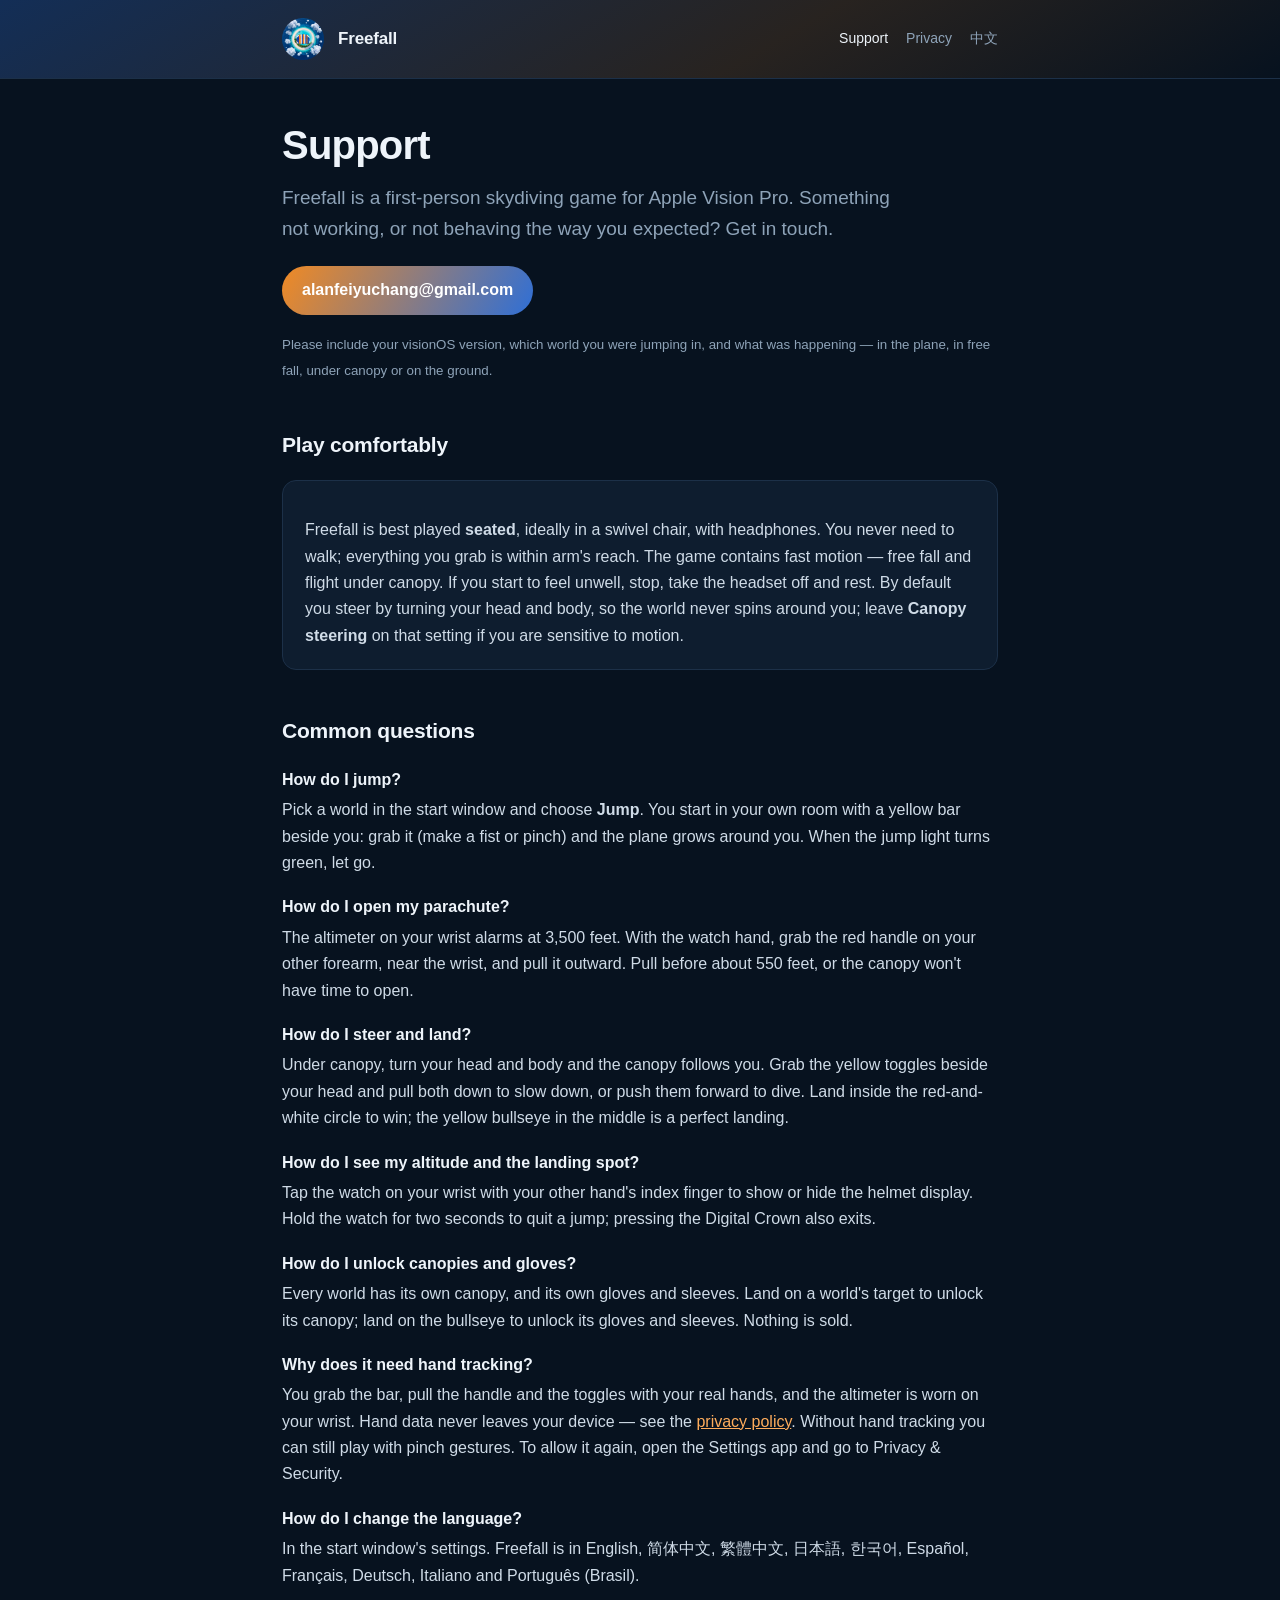
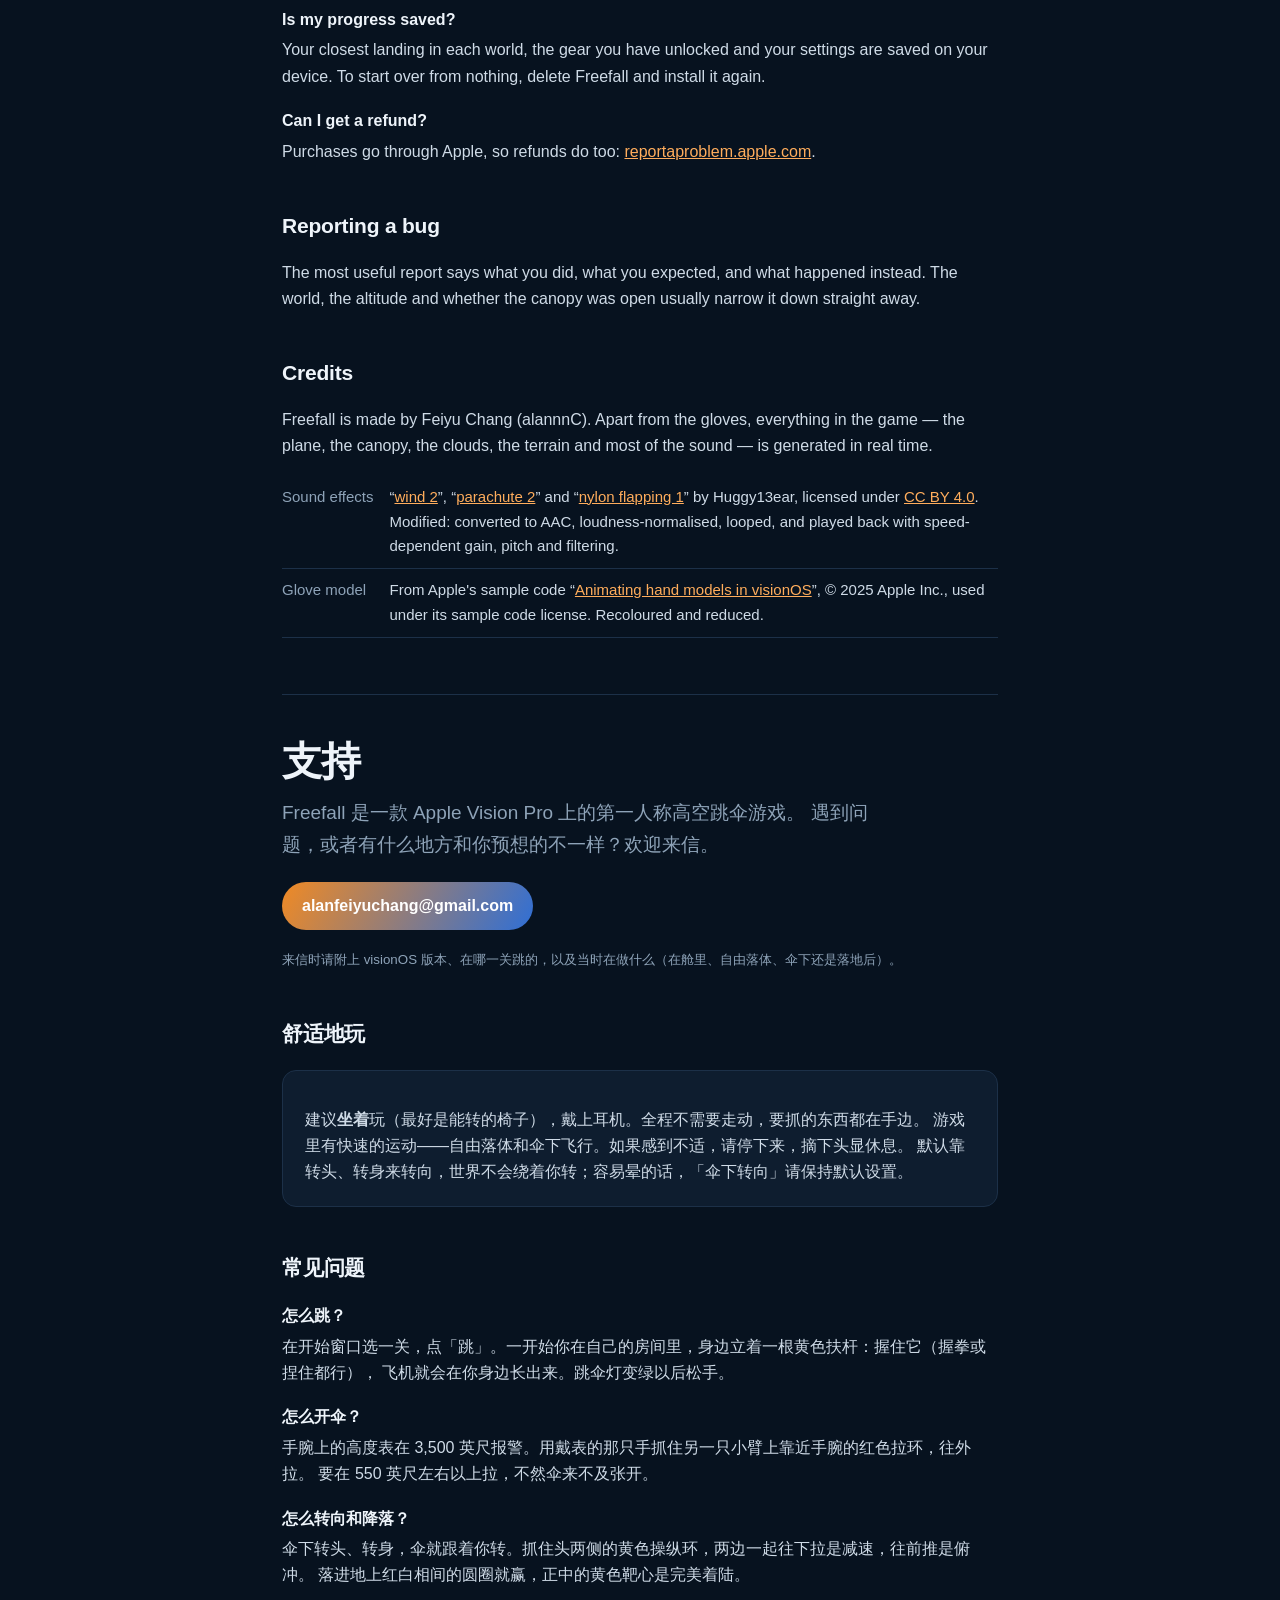
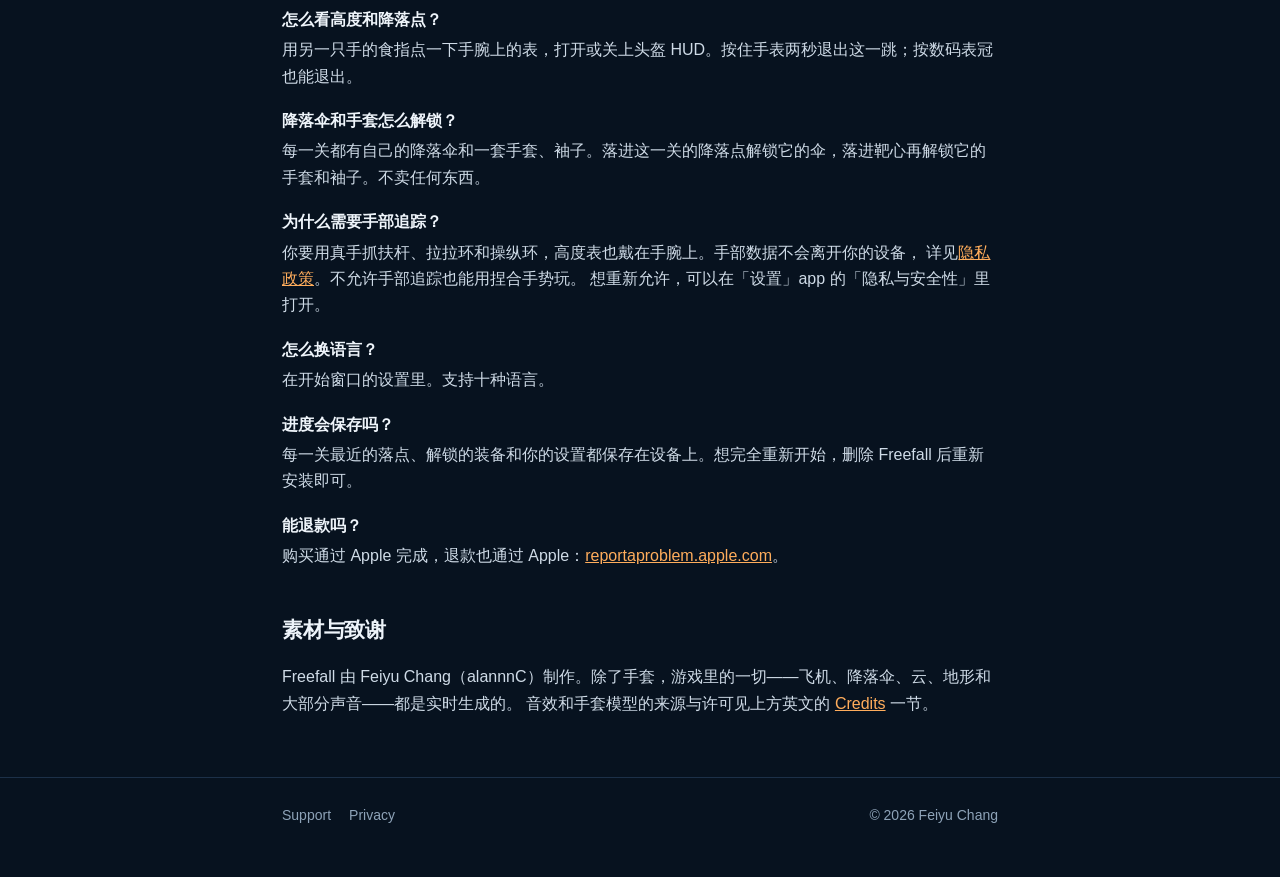
==== index.html @ 08e38337 "Freefall 的支持页和隐私政策（中英） Co-Authored-By: Claude Opus 5.5 <noreply@anthropic.com>" ====
<!doctype html>
<html lang="en">
<head>
<meta charset="utf-8">
<meta name="viewport" content="width=device-width, initial-scale=1">
<title>Freefall — Support</title>
<meta name="description" content="Support, answers and credits for Freefall, a first-person skydiving game for Apple Vision Pro.">
<link rel="icon" href="img/icon.jpg">
<link rel="stylesheet" href="style.css">
</head>
<body>

<header class="site"><div class="wrap">
  <img src="img/icon.jpg" alt="">
  <strong>Freefall</strong>
  <nav>
    <a href="./" aria-current="page">Support</a>
    <a href="privacy.html">Privacy</a>
    <a href="#zh" lang="zh-Hans">中文</a>
  </nav>
</div></header>

<main class="wrap">

  <h1>Support</h1>
  <p class="tagline">Freefall is a first-person skydiving game for Apple Vision Pro.
  Something not working, or not behaving the way you expected? Get in touch.</p>
  <p><a class="mail" href="mailto:alanfeiyuchang@gmail.com?subject=Freefall%20support">alanfeiyuchang@gmail.com</a></p>
  <p><small>Please include your visionOS version, which world you were jumping in, and what
  was happening — in the plane, in free fall, under canopy or on the ground.</small></p>

  <h2>Play comfortably</h2>
  <div class="card">
    <p>Freefall is best played <strong>seated</strong>, ideally in a swivel chair, with
    headphones. You never need to walk; everything you grab is within arm's reach. The game
    contains fast motion — free fall and flight under canopy. If you start to feel unwell,
    stop, take the headset off and rest. By default you steer by turning your head and body,
    so the world never spins around you; leave <strong>Canopy steering</strong> on that
    setting if you are sensitive to motion.</p>
  </div>

  <h2>Common questions</h2>

  <dl>
    <dt>How do I jump?</dt>
    <dd>Pick a world in the start window and choose <strong>Jump</strong>. You start in your
    own room with a yellow bar beside you: grab it (make a fist or pinch) and the plane grows
    around you. When the jump light turns green, let go.</dd>

    <dt>How do I open my parachute?</dt>
    <dd>The altimeter on your wrist alarms at 3,500 feet. With the watch hand, grab the red
    handle on your other forearm, near the wrist, and pull it outward. Pull before about 550
    feet, or the canopy won't have time to open.</dd>

    <dt>How do I steer and land?</dt>
    <dd>Under canopy, turn your head and body and the canopy follows you. Grab the yellow
    toggles beside your head and pull both down to slow down, or push them forward to dive.
    Land inside the red-and-white circle to win; the yellow bullseye in the middle is a
    perfect landing.</dd>

    <dt>How do I see my altitude and the landing spot?</dt>
    <dd>Tap the watch on your wrist with your other hand's index finger to show or hide the
    helmet display. Hold the watch for two seconds to quit a jump; pressing the Digital
    Crown also exits.</dd>

    <dt>How do I unlock canopies and gloves?</dt>
    <dd>Every world has its own canopy, and its own gloves and sleeves. Land on a world's
    target to unlock its canopy; land on the bullseye to unlock its gloves and sleeves.
    Nothing is sold.</dd>

    <dt>Why does it need hand tracking?</dt>
    <dd>You grab the bar, pull the handle and the toggles with your real hands, and the
    altimeter is worn on your wrist. Hand data never leaves your device — see the
    <a href="privacy.html">privacy policy</a>. Without hand tracking you can still play with
    pinch gestures. To allow it again, open the Settings app and go to Privacy &amp; Security.</dd>

    <dt>How do I change the language?</dt>
    <dd>In the start window's settings. Freefall is in English, 简体中文, 繁體中文, 日本語,
    한국어, Español, Français, Deutsch, Italiano and Português (Brasil).</dd>

    <dt>Is my progress saved?</dt>
    <dd>Your closest landing in each world, the gear you have unlocked and your settings are
    saved on your device. To start over from nothing, delete Freefall and install it again.</dd>

    <dt>Can I get a refund?</dt>
    <dd>Purchases go through Apple, so refunds do too:
    <a href="https://reportaproblem.apple.com">reportaproblem.apple.com</a>.</dd>
  </dl>

  <h2>Reporting a bug</h2>
  <p>The most useful report says what you did, what you expected, and what happened instead.
  The world, the altitude and whether the canopy was open usually narrow it down straight away.</p>

  <h2 id="credits">Credits</h2>
  <p>Freefall is made by Feiyu Chang (alannnC). Apart from the gloves, everything in the game — the
  plane, the canopy, the clouds, the terrain and most of the sound — is generated in real time.</p>

  <table class="credits">
    <tr>
      <th>Sound effects</th>
      <td>
        “<a href="https://freesound.org/people/Huggy13ear/sounds/138970/">wind 2</a>”,
        “<a href="https://freesound.org/people/Huggy13ear/sounds/138976/">parachute 2</a>” and
        “<a href="https://freesound.org/people/Huggy13ear/sounds/138979/">nylon flapping 1</a>”
        by Huggy13ear, licensed under
        <a href="https://creativecommons.org/licenses/by/4.0/">CC BY 4.0</a>. Modified:
        converted to AAC, loudness-normalised, looped, and played back with speed-dependent
        gain, pitch and filtering.
      </td>
    </tr>
    <tr>
      <th>Glove model</th>
      <td>From Apple's sample code
      “<a href="https://developer.apple.com/documentation/visionos/animating-hand-models-in-visionos">Animating hand models in visionOS</a>”,
      © 2025 Apple Inc., used under its sample code license. Recoloured and reduced.</td>
    </tr>
  </table>

  <hr class="lang">
  <section id="zh" lang="zh-Hans">
    <h1>支持</h1>
    <p class="tagline">Freefall 是一款 Apple Vision Pro 上的第一人称高空跳伞游戏。
    遇到问题，或者有什么地方和你预想的不一样？欢迎来信。</p>
    <p><a class="mail" href="mailto:alanfeiyuchang@gmail.com?subject=Freefall%20support">alanfeiyuchang@gmail.com</a></p>
    <p><small>来信时请附上 visionOS 版本、在哪一关跳的，以及当时在做什么（在舱里、自由落体、伞下还是落地后）。</small></p>

    <h2>舒适地玩</h2>
    <div class="card">
      <p>建议<strong>坐着</strong>玩（最好是能转的椅子），戴上耳机。全程不需要走动，要抓的东西都在手边。
      游戏里有快速的运动——自由落体和伞下飞行。如果感到不适，请停下来，摘下头显休息。
      默认靠转头、转身来转向，世界不会绕着你转；容易晕的话，「伞下转向」请保持默认设置。</p>
    </div>

    <h2>常见问题</h2>
    <dl>
      <dt>怎么跳？</dt>
      <dd>在开始窗口选一关，点「跳」。一开始你在自己的房间里，身边立着一根黄色扶杆：握住它（握拳或捏住都行），
      飞机就会在你身边长出来。跳伞灯变绿以后松手。</dd>

      <dt>怎么开伞？</dt>
      <dd>手腕上的高度表在 3,500 英尺报警。用戴表的那只手抓住另一只小臂上靠近手腕的红色拉环，往外拉。
      要在 550 英尺左右以上拉，不然伞来不及张开。</dd>

      <dt>怎么转向和降落？</dt>
      <dd>伞下转头、转身，伞就跟着你转。抓住头两侧的黄色操纵环，两边一起往下拉是减速，往前推是俯冲。
      落进地上红白相间的圆圈就赢，正中的黄色靶心是完美着陆。</dd>

      <dt>怎么看高度和降落点？</dt>
      <dd>用另一只手的食指点一下手腕上的表，打开或关上头盔 HUD。按住手表两秒退出这一跳；按数码表冠也能退出。</dd>

      <dt>降落伞和手套怎么解锁？</dt>
      <dd>每一关都有自己的降落伞和一套手套、袖子。落进这一关的降落点解锁它的伞，落进靶心再解锁它的手套和袖子。不卖任何东西。</dd>

      <dt>为什么需要手部追踪？</dt>
      <dd>你要用真手抓扶杆、拉拉环和操纵环，高度表也戴在手腕上。手部数据不会离开你的设备，
      详见<a href="privacy.html#zh">隐私政策</a>。不允许手部追踪也能用捏合手势玩。
      想重新允许，可以在「设置」app 的「隐私与安全性」里打开。</dd>

      <dt>怎么换语言？</dt>
      <dd>在开始窗口的设置里。支持十种语言。</dd>

      <dt>进度会保存吗？</dt>
      <dd>每一关最近的落点、解锁的装备和你的设置都保存在设备上。想完全重新开始，删除 Freefall 后重新安装即可。</dd>

      <dt>能退款吗？</dt>
      <dd>购买通过 Apple 完成，退款也通过 Apple：<a href="https://reportaproblem.apple.com">reportaproblem.apple.com</a>。</dd>
    </dl>

    <h2>素材与致谢</h2>
    <p>Freefall 由 Feiyu Chang（alannnC）制作。除了手套，游戏里的一切——飞机、降落伞、云、地形和大部分声音——都是实时生成的。
    音效和手套模型的来源与许可见上方英文的 <a href="#credits">Credits</a> 一节。</p>
  </section>

</main>

<footer class="site"><div class="wrap">
  <a href="./">Support</a>
  <a href="privacy.html">Privacy</a>
  <span class="spacer"></span>
  <span class="muted">© 2026 Feiyu Chang</span>
</div></footer>

</body>
</html>
---- style.css ----
/* Freefall support site — deep-sea blue and canopy orange, one stylesheet, no dependencies. */
:root {
  --bg: #07121f;
  --panel: #0e1d2f;
  --line: #1c3048;
  --fg: #eef4fa;
  --body: #cfdbe7;
  --muted: #8ea3b8;
  --accent: #f08a24;
  --accent2: #2f6fd6;
  --link: #ffad5c;
}
* { box-sizing: border-box; }
body {
  margin: 0; background: var(--bg); color: var(--fg);
  font: 16px/1.65 -apple-system, BlinkMacSystemFont, "Segoe UI", Roboto, Helvetica, Arial,
        "PingFang SC", "Hiragino Sans GB", "Microsoft YaHei", sans-serif;
  -webkit-font-smoothing: antialiased;
}
a { color: var(--link); }
.wrap { max-width: 760px; margin: 0 auto; padding: 0 22px; }

header.site {
  border-bottom: 1px solid var(--line);
  background: linear-gradient(150deg, rgba(47,111,214,.30), rgba(240,138,36,.14) 60%, transparent);
}
header.site .wrap { display: flex; align-items: center; gap: 14px; padding-top: 18px; padding-bottom: 18px; }
header.site img { width: 42px; height: 42px; border-radius: 50%; }
header.site strong { font-size: 17px; letter-spacing: -.01em; }
nav { margin-left: auto; display: flex; gap: 18px; font-size: 14px; }
nav a { color: var(--muted); text-decoration: none; }
nav a:hover, nav a[aria-current] { color: var(--fg); }

h1 { font-size: 40px; line-height: 1.12; margin: 44px 0 14px; letter-spacing: -.02em; }
.tagline { font-size: 19px; color: var(--muted); margin: 0 0 6px; max-width: 32em; }
h2 { font-size: 21px; margin: 44px 0 12px; letter-spacing: -.01em; }
h3 { font-size: 16px; margin: 26px 0 6px; }
p, li { color: var(--body); }
small, .muted { color: var(--muted); }

.card {
  background: var(--panel); border: 1px solid var(--line);
  border-radius: 14px; padding: 20px 22px; margin: 18px 0;
}
.card p:last-child { margin-bottom: 0; }

.mail {
  display: inline-block; margin-top: 6px; padding: 11px 20px; border-radius: 999px;
  background: linear-gradient(120deg, var(--accent), var(--accent2));
  color: #fff; text-decoration: none; font-weight: 600;
}
dl dt { font-weight: 600; margin-top: 18px; }
dl dd { margin: 4px 0 0; color: var(--body); }

table.credits { width: 100%; border-collapse: collapse; font-size: 15px; margin: 8px 0 4px; }
table.credits th, table.credits td { text-align: left; vertical-align: top; padding: 9px 10px 9px 0; border-bottom: 1px solid var(--line); }
table.credits th { color: var(--muted); font-weight: 500; white-space: nowrap; padding-right: 16px; }
table.credits td { color: var(--body); }

hr.lang { border: 0; border-top: 1px solid var(--line); margin: 56px 0 0; }

footer.site { border-top: 1px solid var(--line); margin-top: 60px; padding: 26px 0 50px; font-size: 14px; }
footer.site .wrap { display: flex; gap: 18px; flex-wrap: wrap; }
footer.site a { color: var(--muted); text-decoration: none; }
footer.site a:hover { color: var(--fg); }
footer.site .spacer { flex: 1; }

@media (max-width: 520px) {
  h1 { font-size: 32px; }
  nav { gap: 12px; }
  table.credits th { white-space: normal; }
}
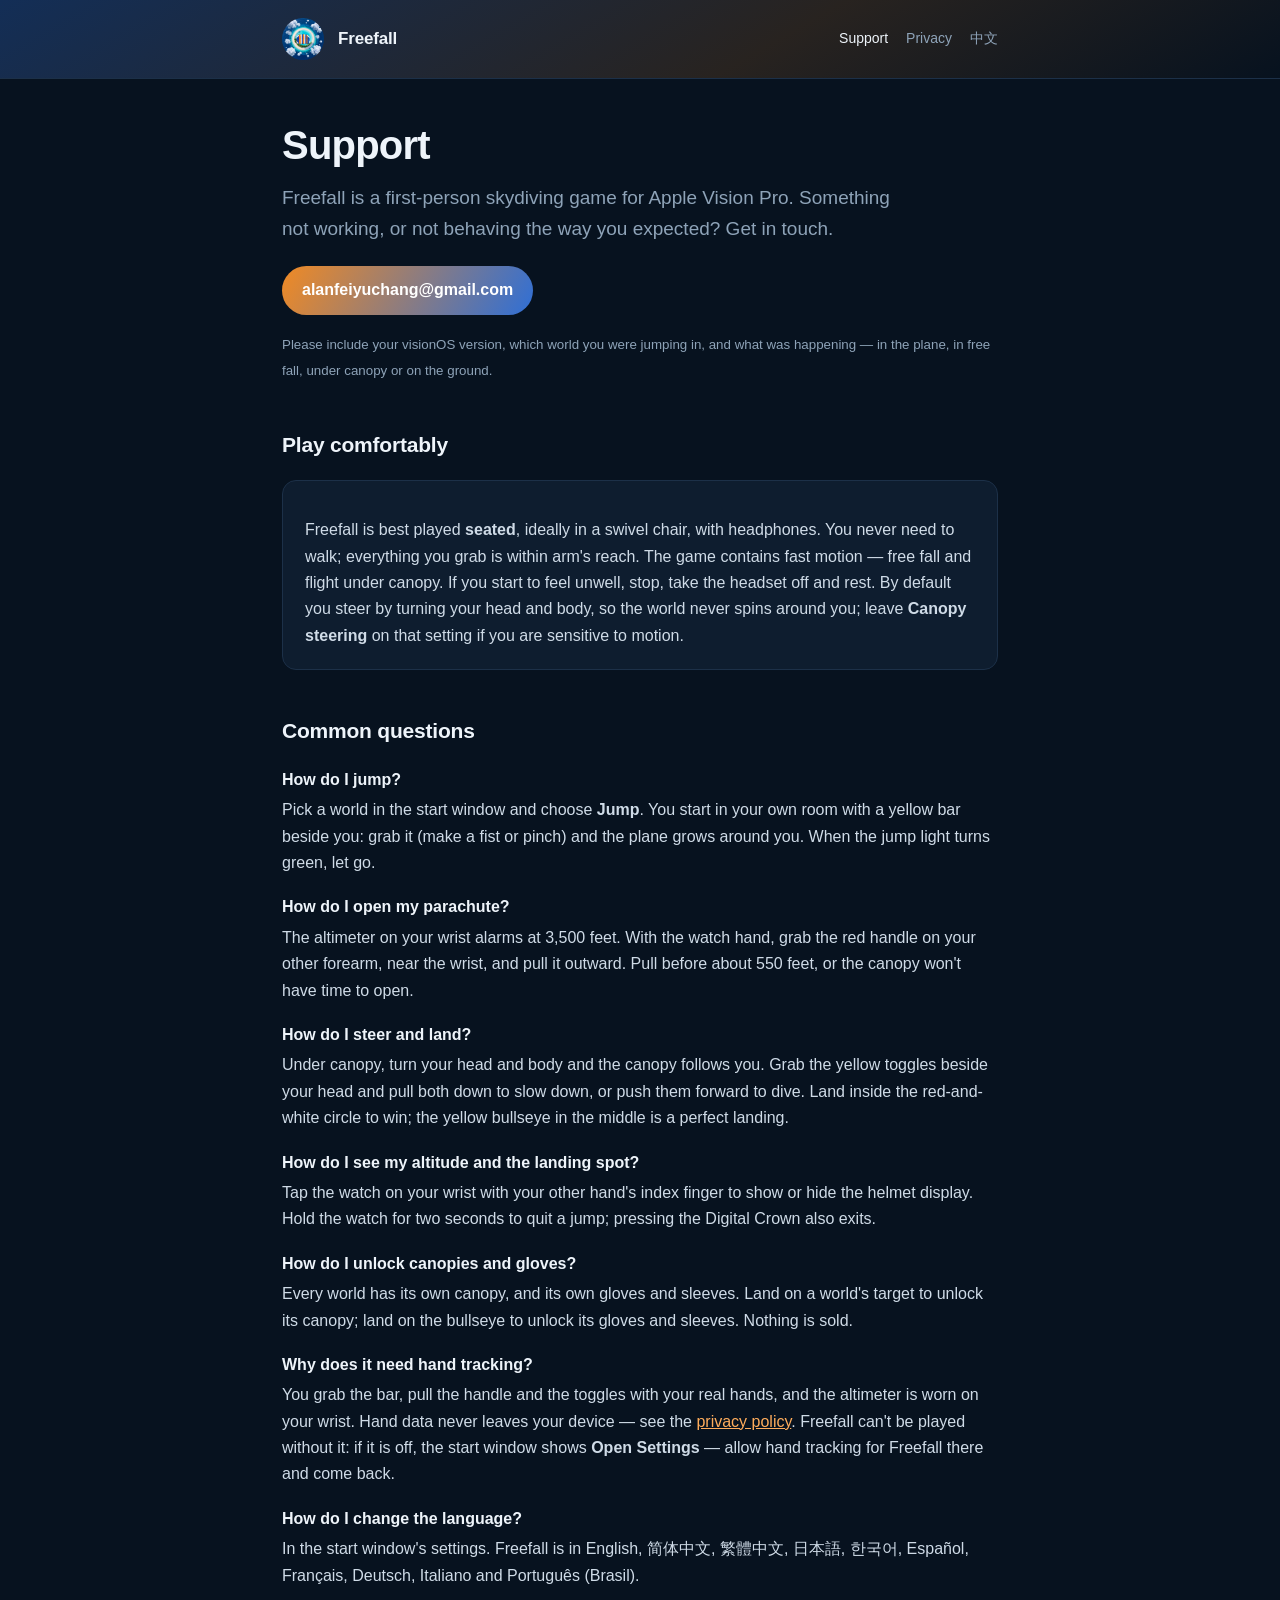
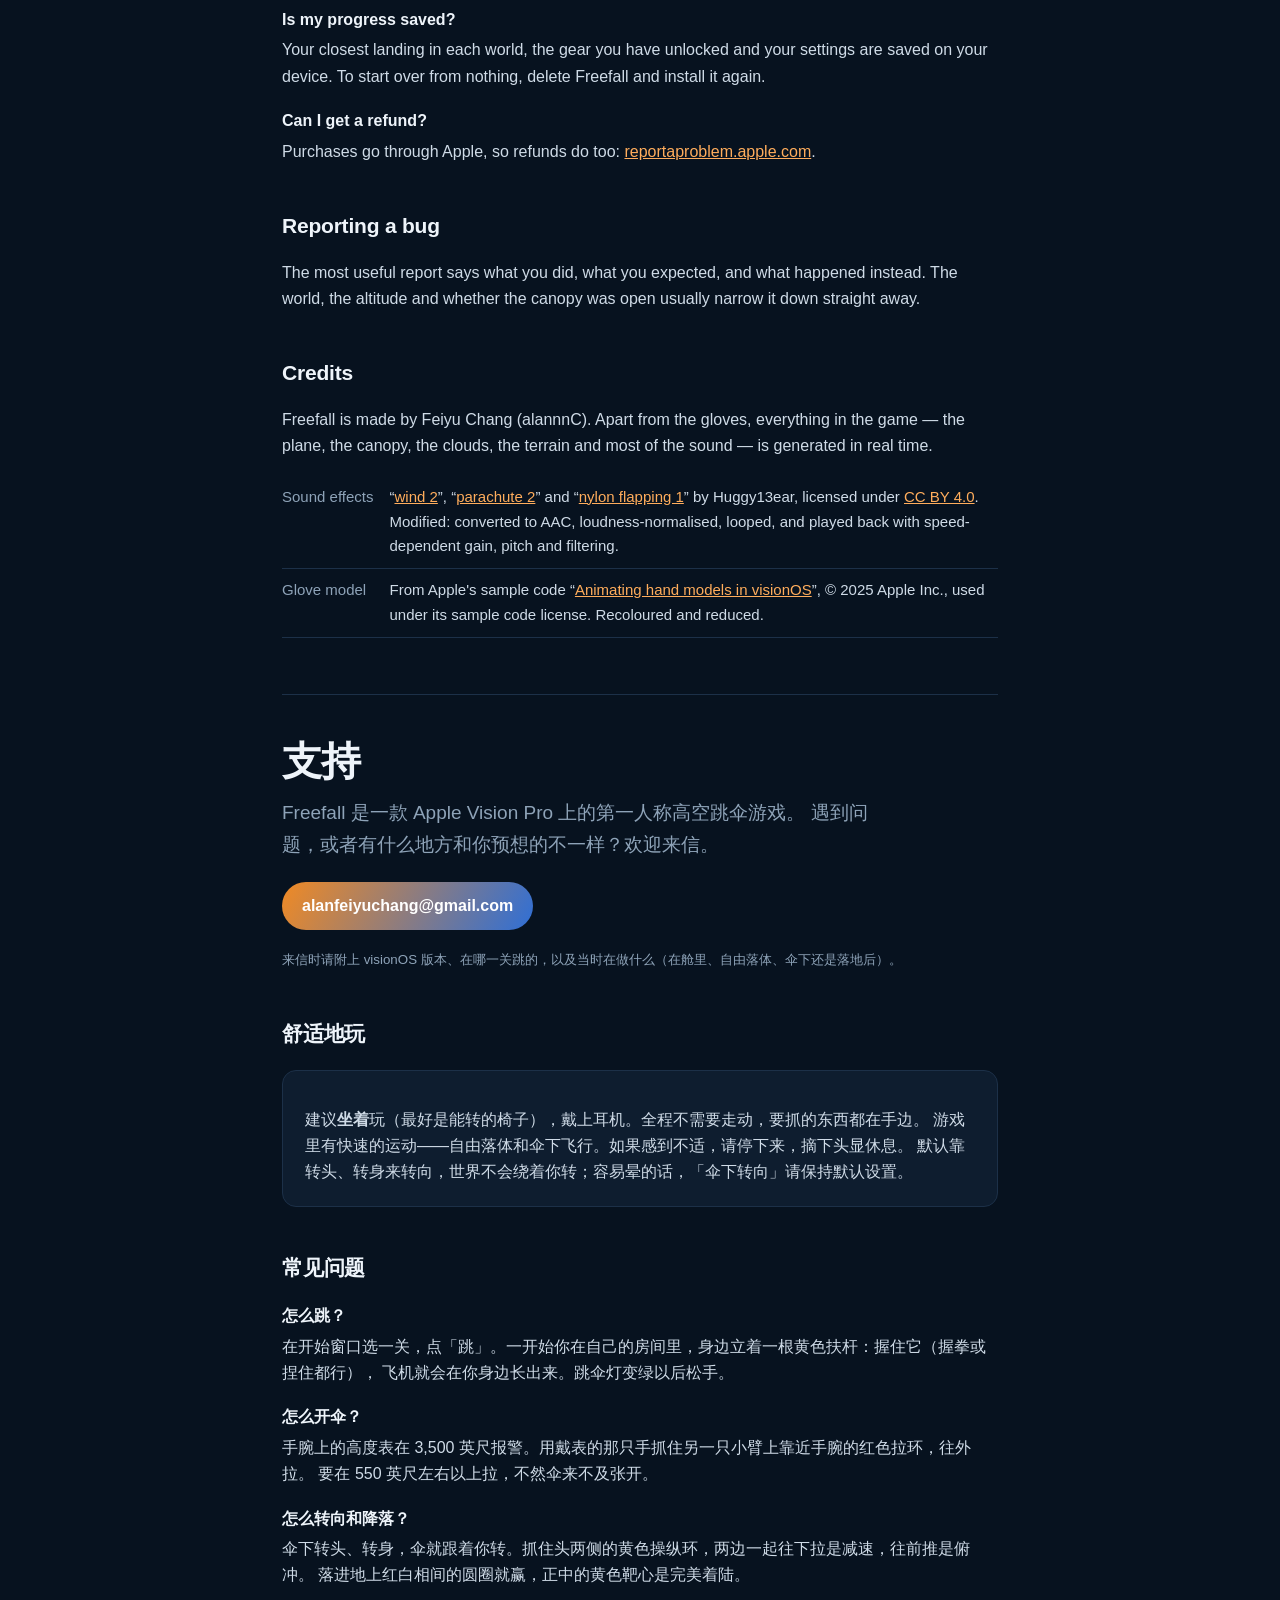
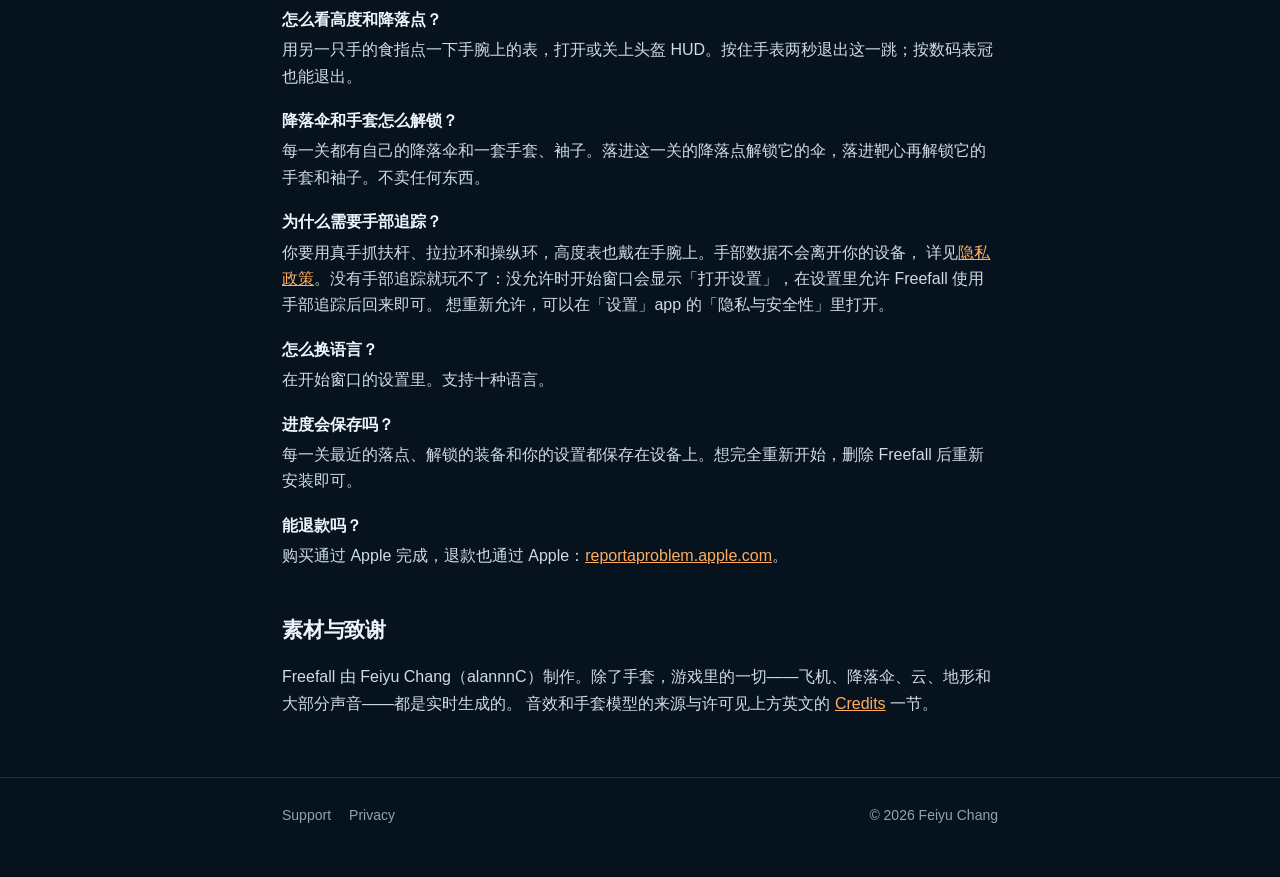
==== commit 6a333041: "游戏只能用真手玩：去掉「不允许手部追踪可以用捏合手势」的说法，改成去设置里允许 Co-Authored-By: Claude Opus 5.5 <noreply@anthropic.com>" ====
--- a/index.html
+++ b/index.html
@@ -71,8 +71,9 @@
     <dt>Why does it need hand tracking?</dt>
     <dd>You grab the bar, pull the handle and the toggles with your real hands, and the
     altimeter is worn on your wrist. Hand data never leaves your device — see the
-    <a href="privacy.html">privacy policy</a>. Without hand tracking you can still play with
-    pinch gestures. To allow it again, open the Settings app and go to Privacy &amp; Security.</dd>
+    <a href="privacy.html">privacy policy</a>. Freefall can't be played without it: if it is
+    off, the start window shows <strong>Open Settings</strong> — allow hand tracking for Freefall
+    there and come back.</dd>
 
     <dt>How do I change the language?</dt>
     <dd>In the start window's settings. Freefall is in English, 简体中文, 繁體中文, 日本語,
@@ -153,7 +154,7 @@
 
       <dt>为什么需要手部追踪？</dt>
       <dd>你要用真手抓扶杆、拉拉环和操纵环，高度表也戴在手腕上。手部数据不会离开你的设备，
-      详见<a href="privacy.html#zh">隐私政策</a>。不允许手部追踪也能用捏合手势玩。
+      详见<a href="privacy.html#zh">隐私政策</a>。没有手部追踪就玩不了：没允许时开始窗口会显示「打开设置」，在设置里允许 Freefall 使用手部追踪后回来即可。
       想重新允许，可以在「设置」app 的「隐私与安全性」里打开。</dd>
 
       <dt>怎么换语言？</dt>
